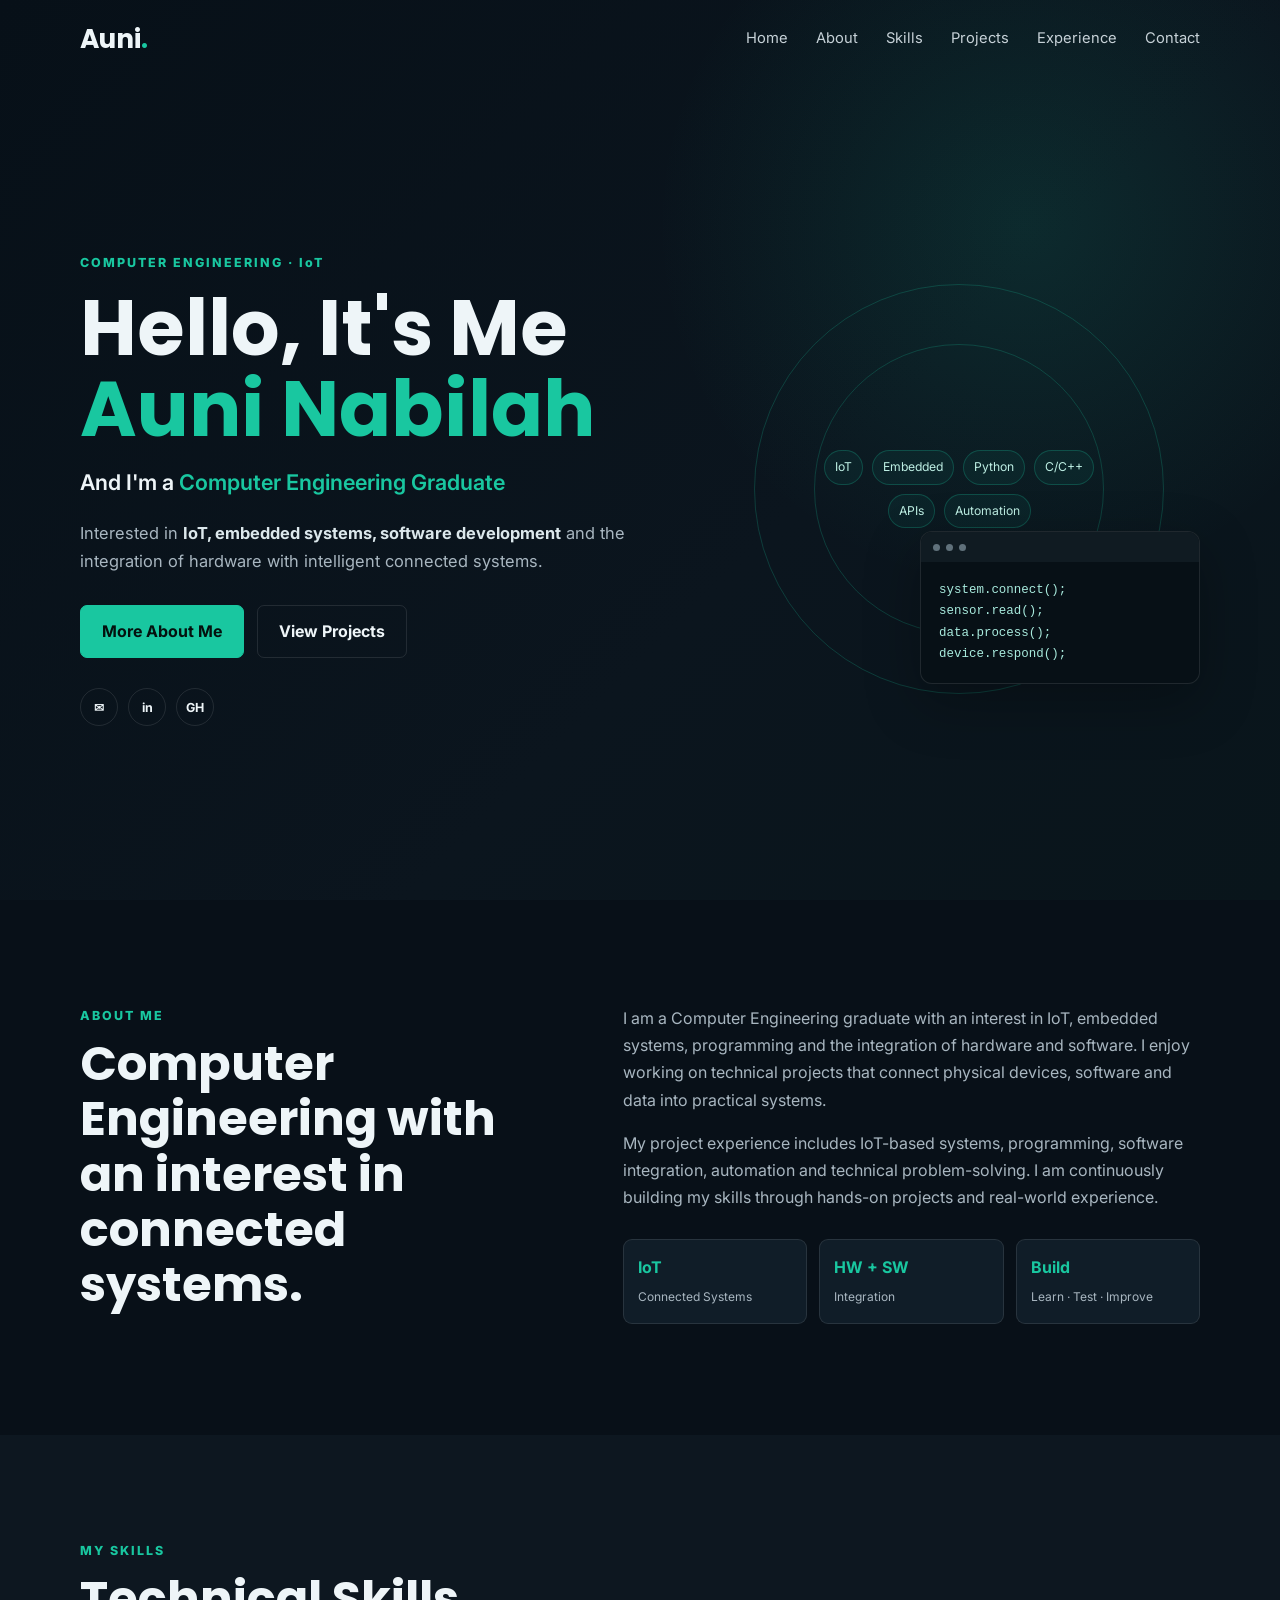
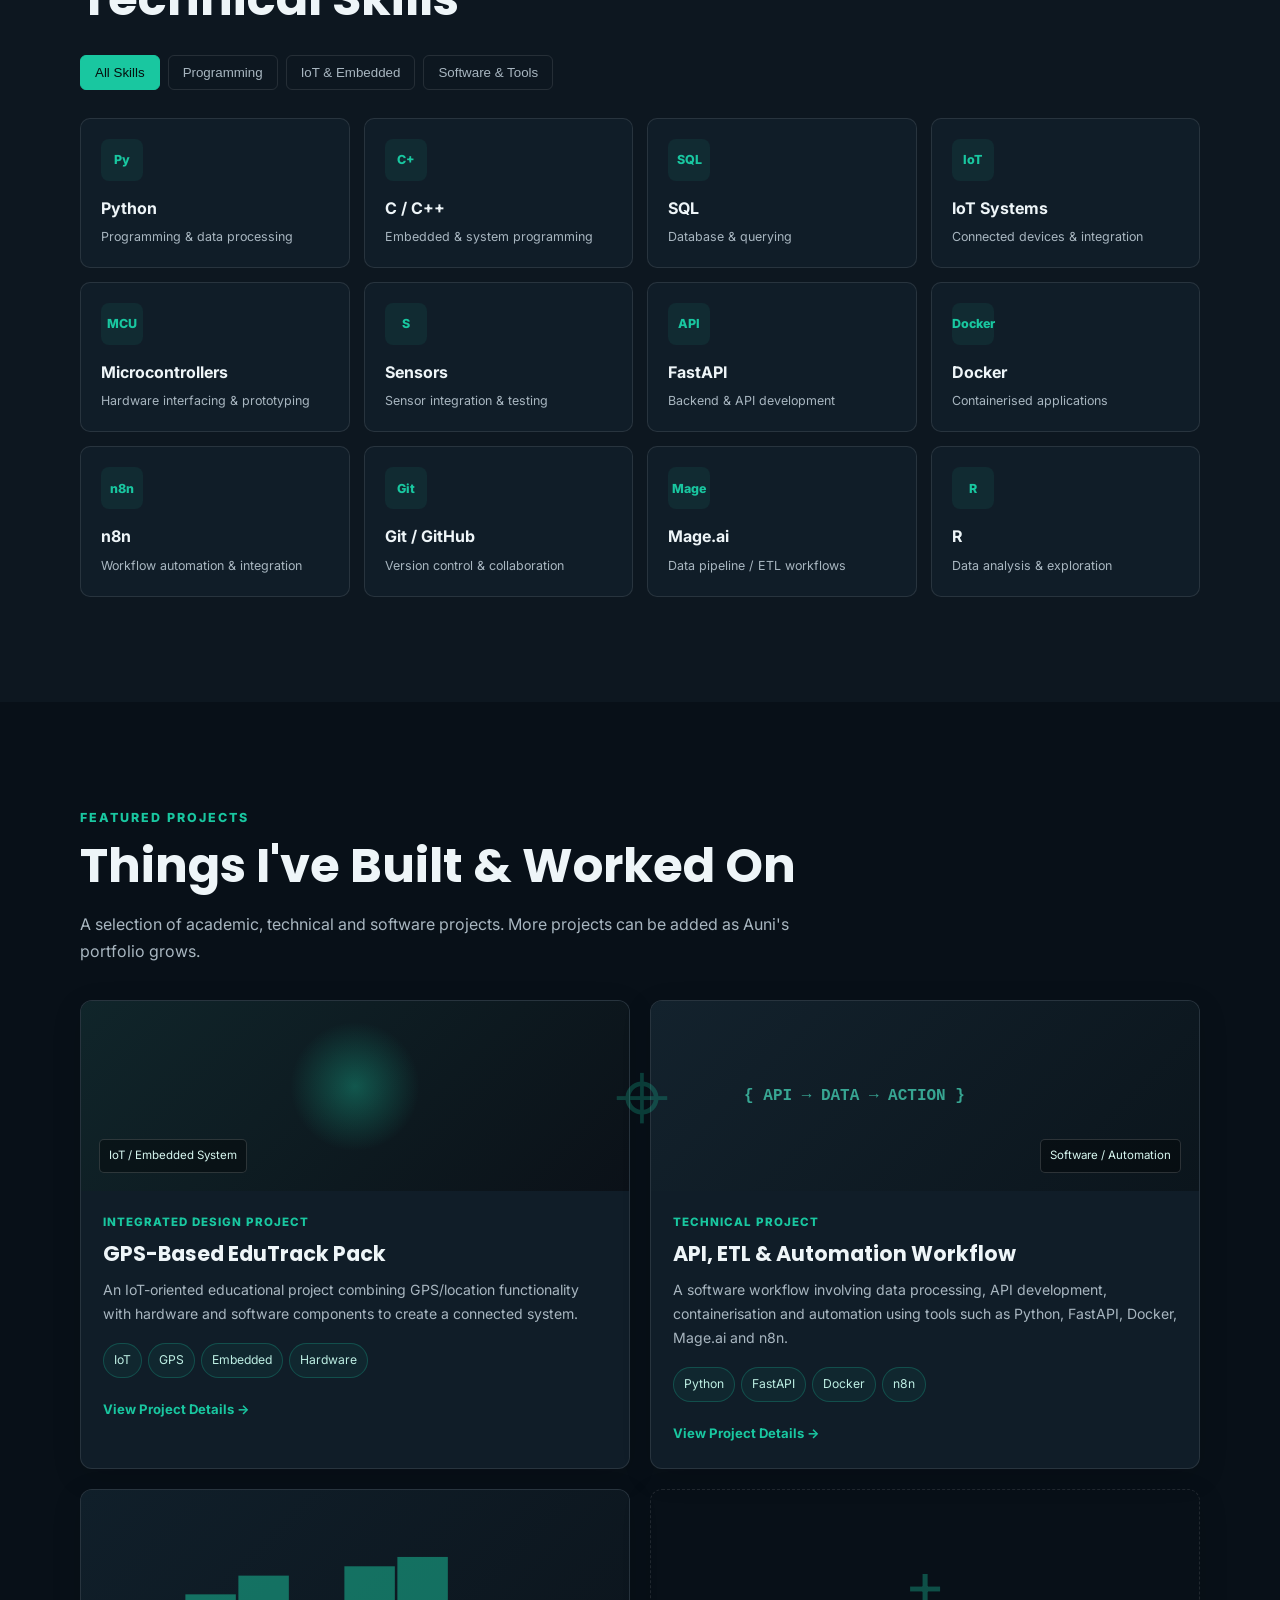
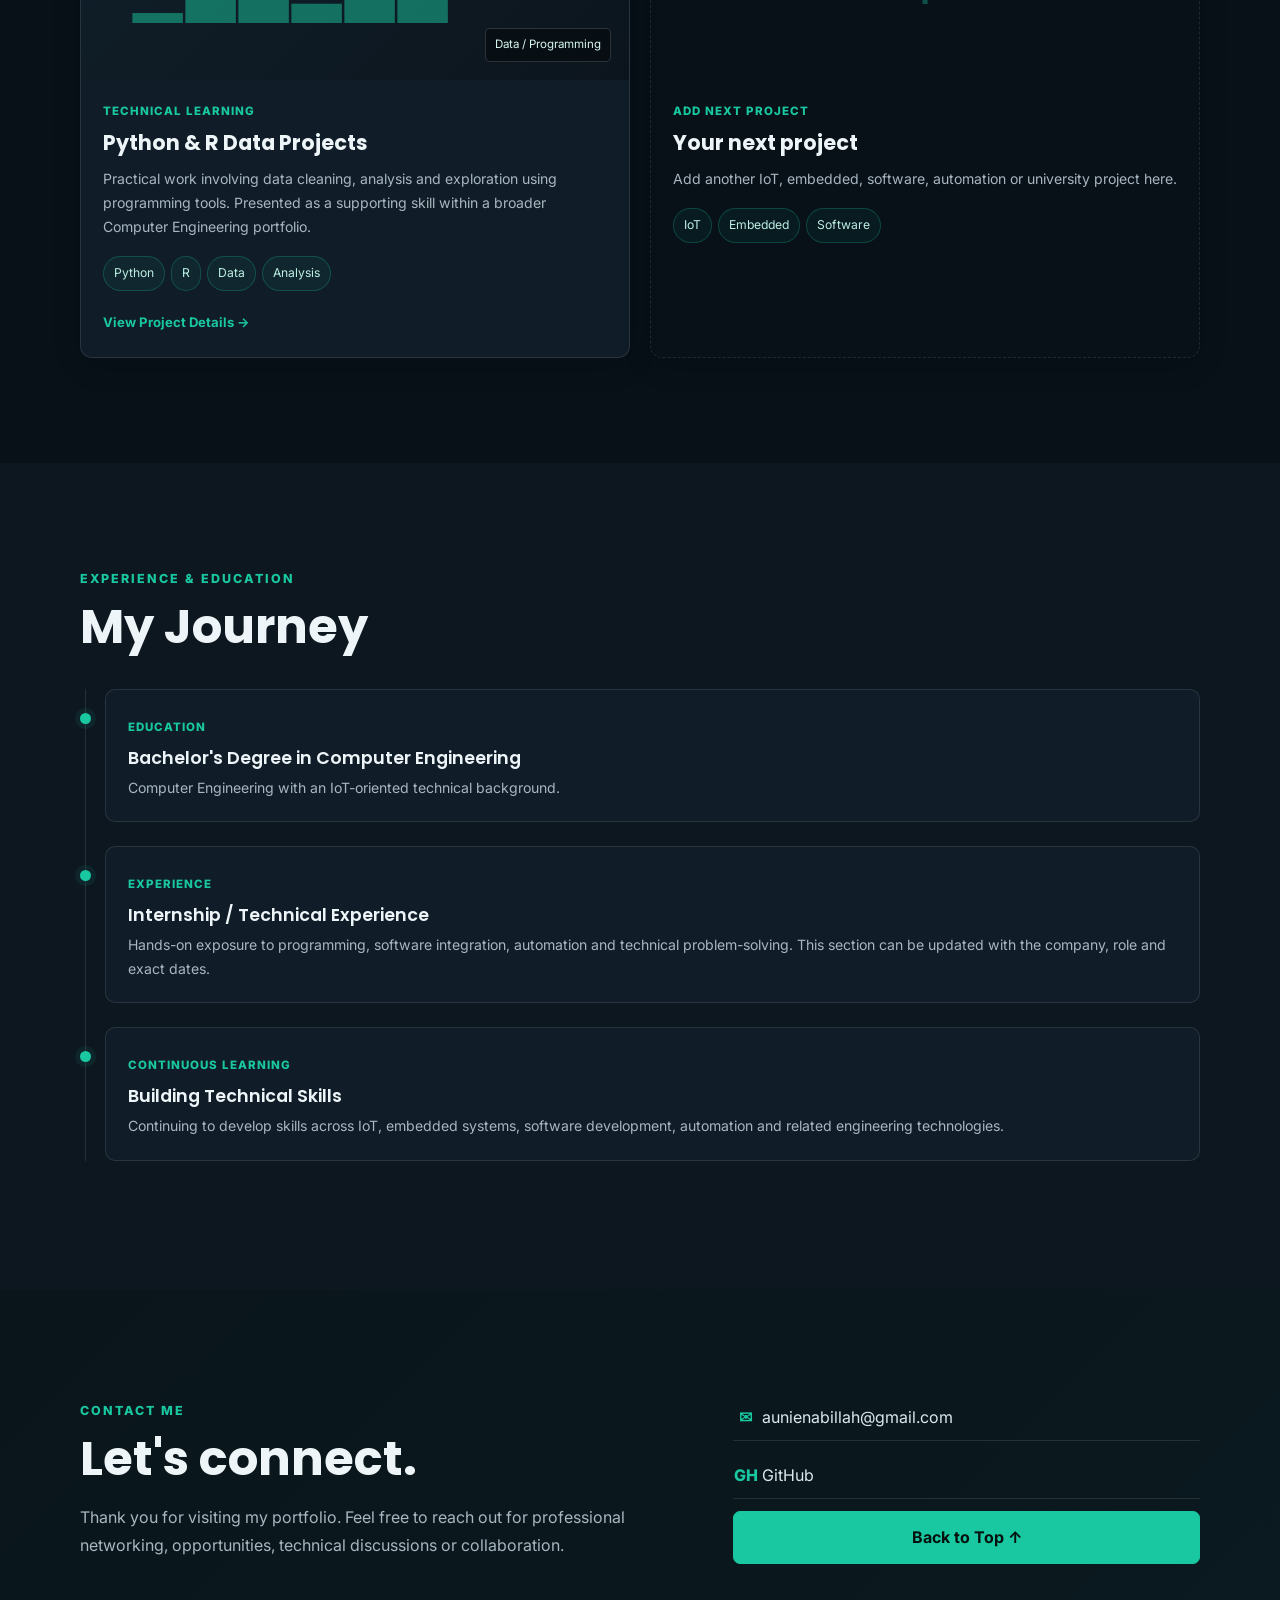
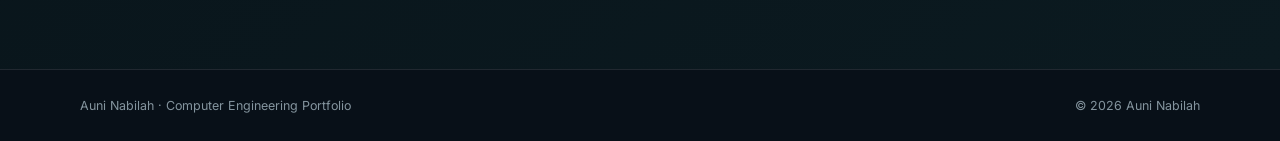
==== index.html @ 6ab2d930 "Update index.html" ====
<!DOCTYPE html>
<html lang="en">
<head>
  <meta charset="UTF-8" />
  <meta name="viewport" content="width=device-width, initial-scale=1.0" />
  <meta name="description" content="Auni Nabilah — Computer Engineering portfolio focused on IoT, embedded systems, software and hardware integration." />
  <title>Auni Nabilah | Computer Engineering Portfolio</title>
  <link rel="preconnect" href="https://fonts.googleapis.com">
  <link rel="preconnect" href="https://fonts.gstatic.com" crossorigin>
  <link href="https://fonts.googleapis.com/css2?family=Inter:wght@400;500;600;700;800&family=Poppins:wght@500;600;700&display=swap" rel="stylesheet">
  <link rel="stylesheet" href="style.css" />
</head>
<body>
  <header class="header" id="home">
    <nav class="nav container">
      <a class="logo" href="#home">Auni<span>.</span></a>
      <button class="menu-toggle" aria-label="Open menu">☰</button>
      <div class="nav-links">
        <a href="#home">Home</a>
        <a href="#about">About</a>
        <a href="#skills">Skills</a>
        <a href="#projects">Projects</a>
        <a href="#experience">Experience</a>
        <a href="#contact">Contact</a>
      </div>
    </nav>

    <div class="hero container">
      <div class="hero-copy">
        <p class="eyebrow">COMPUTER ENGINEERING · IoT</p>
        <h1>Hello, It's Me<br><span>Auni Nabilah</span></h1>
        <h2>And I'm a <span id="typed">Computer Engineering Graduate</span></h2>
        <p class="hero-text">
          Interested in <strong>IoT, embedded systems, software development</strong>
          and the integration of hardware with intelligent connected systems.
        </p>
        <div class="hero-buttons">
          <a class="btn primary" href="#about">More About Me</a>
          <a class="btn secondary" href="#projects">View Projects</a>
        </div>
        <div class="socials">
          <a href="mailto:auninabilah@gmail.com" aria-label="Email">✉</a>
          <a href="#" aria-label="LinkedIn">in</a>
          <a href="#" aria-label="GitHub">GH</a>
        </div>
      </div>

      <div class="hero-visual">
        <div class="orbit orbit-one"></div>
        <div class="orbit orbit-two"></div>
        <div class="tech-card">
          <span>IoT</span>
          <span>Embedded</span>
          <span>Python</span>
          <span>C/C++</span>
          <span>APIs</span>
          <span>Automation</span>
        </div>
        <div class="code-card">
          <div class="code-top"><i></i><i></i><i></i></div>
          <pre><code>system.connect();
sensor.read();
data.process();
device.respond();</code></pre>
        </div>
      </div>
    </div>
  </header>

  <main>
    <section class="section" id="about">
      <div class="container about-grid">
        <div>
          <p class="section-kicker">ABOUT ME</p>
          <h2 class="section-title">Computer Engineering with an interest in connected systems.</h2>
        </div>
        <div class="about-copy">
          <p>
            I am a Computer Engineering graduate with an interest in IoT, embedded systems,
            programming and the integration of hardware and software. I enjoy working on
            technical projects that connect physical devices, software and data into practical systems.
          </p>
          <p>
            My project experience includes IoT-based systems, programming, software integration,
            automation and technical problem-solving. I am continuously building my skills through
            hands-on projects and real-world experience.
          </p>
          <div class="mini-stats">
            <div><strong>IoT</strong><span>Connected Systems</span></div>
            <div><strong>HW + SW</strong><span>Integration</span></div>
            <div><strong>Build</strong><span>Learn · Test · Improve</span></div>
          </div>
        </div>
      </div>
    </section>

    <section class="section muted" id="skills">
      <div class="container">
        <p class="section-kicker">MY SKILLS</p>
        <h2 class="section-title">Technical Skills</h2>

        <div class="filter-bar" role="tablist" aria-label="Skill categories">
          <button class="filter active" data-filter="all">All Skills</button>
          <button class="filter" data-filter="programming">Programming</button>
          <button class="filter" data-filter="iot">IoT & Embedded</button>
          <button class="filter" data-filter="software">Software & Tools</button>
        </div>

        <div class="skills-grid">
          <article class="skill-card" data-category="programming"><div class="skill-icon">Py</div><h3>Python</h3><p>Programming & data processing</p></article>
          <article class="skill-card" data-category="programming"><div class="skill-icon">C+</div><h3>C / C++</h3><p>Embedded & system programming</p></article>
          <article class="skill-card" data-category="programming"><div class="skill-icon">SQL</div><h3>SQL</h3><p>Database & querying</p></article>
          <article class="skill-card" data-category="iot"><div class="skill-icon">IoT</div><h3>IoT Systems</h3><p>Connected devices & integration</p></article>
          <article class="skill-card" data-category="iot"><div class="skill-icon">MCU</div><h3>Microcontrollers</h3><p>Hardware interfacing & prototyping</p></article>
          <article class="skill-card" data-category="iot"><div class="skill-icon">S</div><h3>Sensors</h3><p>Sensor integration & testing</p></article>
          <article class="skill-card" data-category="software"><div class="skill-icon">API</div><h3>FastAPI</h3><p>Backend & API development</p></article>
          <article class="skill-card" data-category="software"><div class="skill-icon">Docker</div><h3>Docker</h3><p>Containerised applications</p></article>
          <article class="skill-card" data-category="software"><div class="skill-icon">n8n</div><h3>n8n</h3><p>Workflow automation & integration</p></article>
          <article class="skill-card" data-category="software"><div class="skill-icon">Git</div><h3>Git / GitHub</h3><p>Version control & collaboration</p></article>
          <article class="skill-card" data-category="software"><div class="skill-icon">Mage</div><h3>Mage.ai</h3><p>Data pipeline / ETL workflows</p></article>
          <article class="skill-card" data-category="software"><div class="skill-icon">R</div><h3>R</h3><p>Data analysis & exploration</p></article>
        </div>
      </div>
    </section>

    <section class="section" id="projects">
      <div class="container">
        <p class="section-kicker">FEATURED PROJECTS</p>
        <h2 class="section-title">Things I've Built & Worked On</h2>
        <p class="section-intro">A selection of academic, technical and software projects. More projects can be added as Auni's portfolio grows.</p>

        <div class="projects-grid">
          <article class="project-card featured">
            <div class="project-image project-gps"><span>IoT / Embedded System</span></div>
            <div class="project-body">
              <div class="project-meta">Integrated Design Project</div>
              <h3>GPS-Based EduTrack Pack</h3>
              <p>
                An IoT-oriented educational project combining GPS/location functionality with
                hardware and software components to create a connected system.
              </p>
              <div class="tags"><span>IoT</span><span>GPS</span><span>Embedded</span><span>Hardware</span></div>
              <a class="project-link" href="#contact">View Project Details →</a>
            </div>
          </article>

          <article class="project-card">
            <div class="project-image project-api"><span>Software / Automation</span></div>
            <div class="project-body">
              <div class="project-meta">Technical Project</div>
              <h3>API, ETL & Automation Workflow</h3>
              <p>
                A software workflow involving data processing, API development, containerisation
                and automation using tools such as Python, FastAPI, Docker, Mage.ai and n8n.
              </p>
              <div class="tags"><span>Python</span><span>FastAPI</span><span>Docker</span><span>n8n</span></div>
              <a class="project-link" href="#contact">View Project Details →</a>
            </div>
          </article>

          <article class="project-card">
            <div class="project-image project-data"><span>Data / Programming</span></div>
            <div class="project-body">
              <div class="project-meta">Technical Learning</div>
              <h3>Python & R Data Projects</h3>
              <p>
                Practical work involving data cleaning, analysis and exploration using programming
                tools. Presented as a supporting skill within a broader Computer Engineering portfolio.
              </p>
              <div class="tags"><span>Python</span><span>R</span><span>Data</span><span>Analysis</span></div>
              <a class="project-link" href="#contact">View Project Details →</a>
            </div>
          </article>

          <article class="project-card placeholder-card">
            <div class="placeholder-icon">+</div>
            <div class="project-body">
              <div class="project-meta">Add Next Project</div>
              <h3>Your next project</h3>
              <p>
                Add another IoT, embedded, software, automation or university project here.
              </p>
              <div class="tags"><span>IoT</span><span>Embedded</span><span>Software</span></div>
            </div>
          </article>
        </div>
      </div>
    </section>

    <section class="section muted" id="experience">
      <div class="container">
        <p class="section-kicker">EXPERIENCE & EDUCATION</p>
        <h2 class="section-title">My Journey</h2>

        <div class="timeline">
          <div class="timeline-item">
            <div class="timeline-dot"></div>
            <div class="timeline-card">
              <span class="timeline-label">Education</span>
              <h3>Bachelor's Degree in Computer Engineering</h3>
              <p>Computer Engineering with an IoT-oriented technical background.</p>
            </div>
          </div>

          <div class="timeline-item">
            <div class="timeline-dot"></div>
            <div class="timeline-card">
              <span class="timeline-label">Experience</span>
              <h3>Internship / Technical Experience</h3>
              <p>
                Hands-on exposure to programming, software integration, automation and technical
                problem-solving. This section can be updated with the company, role and exact dates.
              </p>
            </div>
          </div>

          <div class="timeline-item">
            <div class="timeline-dot"></div>
            <div class="timeline-card">
              <span class="timeline-label">Continuous Learning</span>
              <h3>Building Technical Skills</h3>
              <p>
                Continuing to develop skills across IoT, embedded systems, software development,
                automation and related engineering technologies.
              </p>
            </div>
          </div>
        </div>
      </div>
    </section>

    <section class="section contact-section" id="contact">
      <div class="container contact-box">
        <div>
          <p class="section-kicker">CONTACT ME</p>
          <h2 class="section-title">Let's connect.</h2>
          <p class="contact-copy">
            Thank you for visiting my portfolio. Feel free to reach out for professional networking,
            opportunities, technical discussions or collaboration.
          </p>
        </div>
         <div class="contact-links">
          <a href="mailto:aunienabillah@gmail.com"><span>✉</span> aunienabillah@gmail.com</a>
          <a href="https://www.linkedin.com/in/aunienabillah/"target="_blank><span>in</span> LinkedIn</a>
          <a href="https://github.com/auninabilah"target="_blank"><span>GH</span> GitHub</a>
          <a class="btn primary" href="#home">Back to Top ↑</a>
        </div>
      </div>
    </section>
  </main>

  <footer>
    <div class="container footer-inner">
      <p>Auni Nabilah · Computer Engineering Portfolio</p>
      <p>© 2026 Auni Nabilah</p>
    </div>
  </footer>

  <script src="script.js"></script>
</body>
</html>
---- style.css ----
:root{
  --bg:#081018;
  --bg-soft:#0d1720;
  --card:#101d28;
  --card-2:#12222e;
  --text:#eef5f8;
  --muted:#a8b6c0;
  --line:rgba(255,255,255,.10);
  --accent:#19c7a0;
  --accent-2:#49e0c0;
  --shadow:0 18px 55px rgba(0,0,0,.28);
}
*{box-sizing:border-box;margin:0;padding:0;scroll-behavior:smooth}
body{font-family:Inter,Arial,sans-serif;background:var(--bg);color:var(--text);line-height:1.7}
a{text-decoration:none;color:inherit}
.container{width:min(1120px,92%);margin:auto}
.header{min-height:100vh;background:radial-gradient(circle at 80% 25%,rgba(25,199,160,.12),transparent 30%),linear-gradient(135deg,#071018,#0b151e 60%,#09151b)}
.nav{height:78px;display:flex;align-items:center;justify-content:space-between}
.logo{font:700 1.65rem Poppins,sans-serif}.logo span{color:var(--accent)}
.nav-links{display:flex;gap:28px;color:#c6d1d7;font-size:.92rem}.nav-links a:hover{color:var(--accent)}
.menu-toggle{display:none;background:none;border:0;color:white;font-size:1.6rem}
.hero{min-height:calc(100vh - 78px);display:grid;grid-template-columns:1.1fr .9fr;align-items:center;gap:50px;padding:70px 0}
.eyebrow,.section-kicker{color:var(--accent);font-size:.78rem;font-weight:800;letter-spacing:2px}
.hero h1{font:700 clamp(2.8rem,6vw,5rem)/1.05 Poppins,sans-serif;margin:15px 0}
.hero h1 span{color:var(--accent)}
.hero h2{font-size:1.35rem;font-weight:600;margin-bottom:18px}.hero h2 span{color:var(--accent)}
.hero-text{max-width:620px;color:var(--muted);font-size:1.03rem}.hero-text strong{color:#dce8ec}
.hero-buttons{display:flex;gap:13px;margin:30px 0}
.btn{display:inline-flex;align-items:center;justify-content:center;padding:12px 21px;border-radius:7px;font-weight:700;border:1px solid var(--line);transition:.2s}
.btn.primary{background:var(--accent);color:#04110e;border-color:var(--accent)}.btn.primary:hover{background:var(--accent-2);transform:translateY(-2px)}
.btn.secondary:hover{border-color:var(--accent);color:var(--accent)}
.socials{display:flex;gap:10px}.socials a{width:38px;height:38px;border:1px solid var(--line);display:grid;place-items:center;border-radius:50%;font-weight:700;font-size:.78rem}.socials a:hover{border-color:var(--accent);color:var(--accent)}
.hero-visual{position:relative;height:480px;display:grid;place-items:center}
.orbit{position:absolute;border:1px solid rgba(25,199,160,.22);border-radius:50%;}.orbit-one{width:410px;height:410px}.orbit-two{width:290px;height:290px}
.tech-card{width:300px;display:flex;flex-wrap:wrap;justify-content:center;gap:9px;z-index:2}
.tech-card span,.tags span{border:1px solid rgba(25,199,160,.25);background:rgba(25,199,160,.06);padding:6px 10px;border-radius:20px;color:#bdeee3;font-size:.76rem}
.code-card{position:absolute;right:0;bottom:45px;width:280px;background:#071016;border:1px solid var(--line);border-radius:12px;box-shadow:var(--shadow);overflow:hidden;z-index:3}
.code-top{height:30px;background:#101b22;display:flex;align-items:center;gap:6px;padding-left:12px}.code-top i{width:7px;height:7px;border-radius:50%;background:#60717b}
.code-card pre{padding:18px;color:#a8eadd;font-size:.78rem;overflow:auto}
.section{padding:105px 0}.muted{background:var(--bg-soft)}
.section-title{font:700 clamp(2rem,4vw,3rem)/1.15 Poppins,sans-serif;margin:10px 0 18px}.section-intro{color:var(--muted);max-width:720px;margin-bottom:34px}
.about-grid{display:grid;grid-template-columns:.9fr 1.1fr;gap:70px}.about-copy{color:var(--muted)}.about-copy p+p{margin-top:16px}
.mini-stats{display:flex;gap:12px;margin-top:28px}.mini-stats div{background:var(--card);border:1px solid var(--line);padding:14px;border-radius:9px;flex:1}.mini-stats strong{display:block;color:var(--accent);font-size:1rem}.mini-stats span{font-size:.75rem;color:var(--muted)}
.filter-bar{display:flex;gap:8px;flex-wrap:wrap;margin:28px 0}
.filter{cursor:pointer;border:1px solid var(--line);background:transparent;color:var(--muted);padding:9px 14px;border-radius:6px}.filter.active,.filter:hover{background:var(--accent);color:#06100e;border-color:var(--accent)}
.skills-grid{display:grid;grid-template-columns:repeat(4,1fr);gap:14px}.skill-card{background:var(--card);border:1px solid var(--line);padding:20px;border-radius:10px;transition:.2s}.skill-card:hover{transform:translateY(-4px);border-color:rgba(25,199,160,.45)}.skill-card.hide{display:none}
.skill-icon{width:42px;height:42px;display:grid;place-items:center;background:rgba(25,199,160,.08);color:var(--accent);font-weight:800;font-size:.78rem;border-radius:8px;margin-bottom:14px}.skill-card h3{font-size:1rem}.skill-card p{font-size:.78rem;color:var(--muted);margin-top:4px}
.projects-grid{display:grid;grid-template-columns:repeat(2,1fr);gap:20px}.project-card{background:var(--card);border:1px solid var(--line);border-radius:12px;overflow:hidden;box-shadow:0 8px 30px rgba(0,0,0,.12)}.project-image{height:190px;display:flex;align-items:flex-end;padding:18px;background-size:cover;background-position:center}.project-image span{font-size:.72rem;color:#d8f8f1;border:1px solid rgba(255,255,255,.15);background:rgba(0,0,0,.35);padding:6px 9px;border-radius:5px}
.project-gps{background:radial-gradient(circle at 50% 45%,rgba(25,199,160,.35),transparent 22%),linear-gradient(135deg,#10252a,#0b1118)}.project-gps:after{content:"⌖";font-size:6rem;color:rgba(25,199,160,.25);position:absolute;align-self:center;justify-self:center;left:calc(50% - 25px)}
.project-api{background:linear-gradient(135deg,#13222d,#0b151c)}.project-api:before{content:"{ API  →  DATA  →  ACTION }";font:700 1rem monospace;color:rgba(73,224,192,.7);margin:auto}
.project-data{background:linear-gradient(135deg,#101f2a,#0c151d)}.project-data:before{content:"▁▃▅▂▆▇";font-size:4rem;letter-spacing:4px;color:rgba(25,199,160,.5);margin:auto}
.project-body{padding:22px}.project-meta{color:var(--accent);font-size:.72rem;font-weight:800;letter-spacing:1px;text-transform:uppercase}.project-body h3{font:700 1.3rem Poppins,sans-serif;margin:6px 0 9px}.project-body p{color:var(--muted);font-size:.88rem}.tags{display:flex;gap:6px;flex-wrap:wrap;margin:17px 0}.project-link{font-size:.82rem;color:var(--accent);font-weight:700}.placeholder-card{border-style:dashed;background:transparent}.placeholder-icon{font-size:4rem;color:rgba(25,199,160,.35);height:190px;display:grid;place-items:center}
.timeline{position:relative;margin-top:35px;padding-left:25px}.timeline:before{content:"";position:absolute;left:5px;top:0;bottom:0;width:1px;background:var(--line)}.timeline-item{position:relative;margin-bottom:24px}.timeline-dot{position:absolute;left:-25px;top:24px;width:11px;height:11px;border-radius:50%;background:var(--accent);box-shadow:0 0 0 5px rgba(25,199,160,.08)}.timeline-card{background:var(--card);border:1px solid var(--line);padding:22px;border-radius:10px}.timeline-label{color:var(--accent);font-size:.72rem;font-weight:800;letter-spacing:1px;text-transform:uppercase}.timeline-card h3{font:600 1.1rem Poppins,sans-serif;margin:5px 0}.timeline-card p{color:var(--muted);font-size:.88rem}
.contact-section{background:linear-gradient(135deg,#09151b,#0b1a20)}.contact-box{display:grid;grid-template-columns:1fr .8fr;gap:70px;align-items:center}.contact-copy{color:var(--muted);max-width:620px}.contact-links{display:flex;flex-direction:column;gap:12px}.contact-links a:not(.btn){color:#dce8ec;border-bottom:1px solid var(--line);padding:9px 0}.contact-links a:hover{color:var(--accent)}.contact-links span{display:inline-grid;place-items:center;width:25px;color:var(--accent);font-weight:800}
footer{border-top:1px solid var(--line);padding:25px 0;color:#84949e;font-size:.78rem}.footer-inner{display:flex;justify-content:space-between;gap:20px}
@media(max-width:900px){.hero{grid-template-columns:1fr}.hero-visual{height:330px}.about-grid,.contact-box{grid-template-columns:1fr;gap:35px}.skills-grid{grid-template-columns:repeat(3,1fr)}}
@media(max-width:680px){.nav-links{display:none;position:absolute;top:70px;right:4%;left:4%;background:var(--card);padding:18px;border:1px solid var(--line);border-radius:10px;flex-direction:column;gap:14px}.nav-links.open{display:flex}.menu-toggle{display:block}.hero{padding-top:40px}.hero-visual{display:none}.hero h1{font-size:2.8rem}.projects-grid{grid-template-columns:1fr}.skills-grid{grid-template-columns:repeat(2,1fr)}.mini-stats{flex-direction:column}.footer-inner{flex-direction:column}}
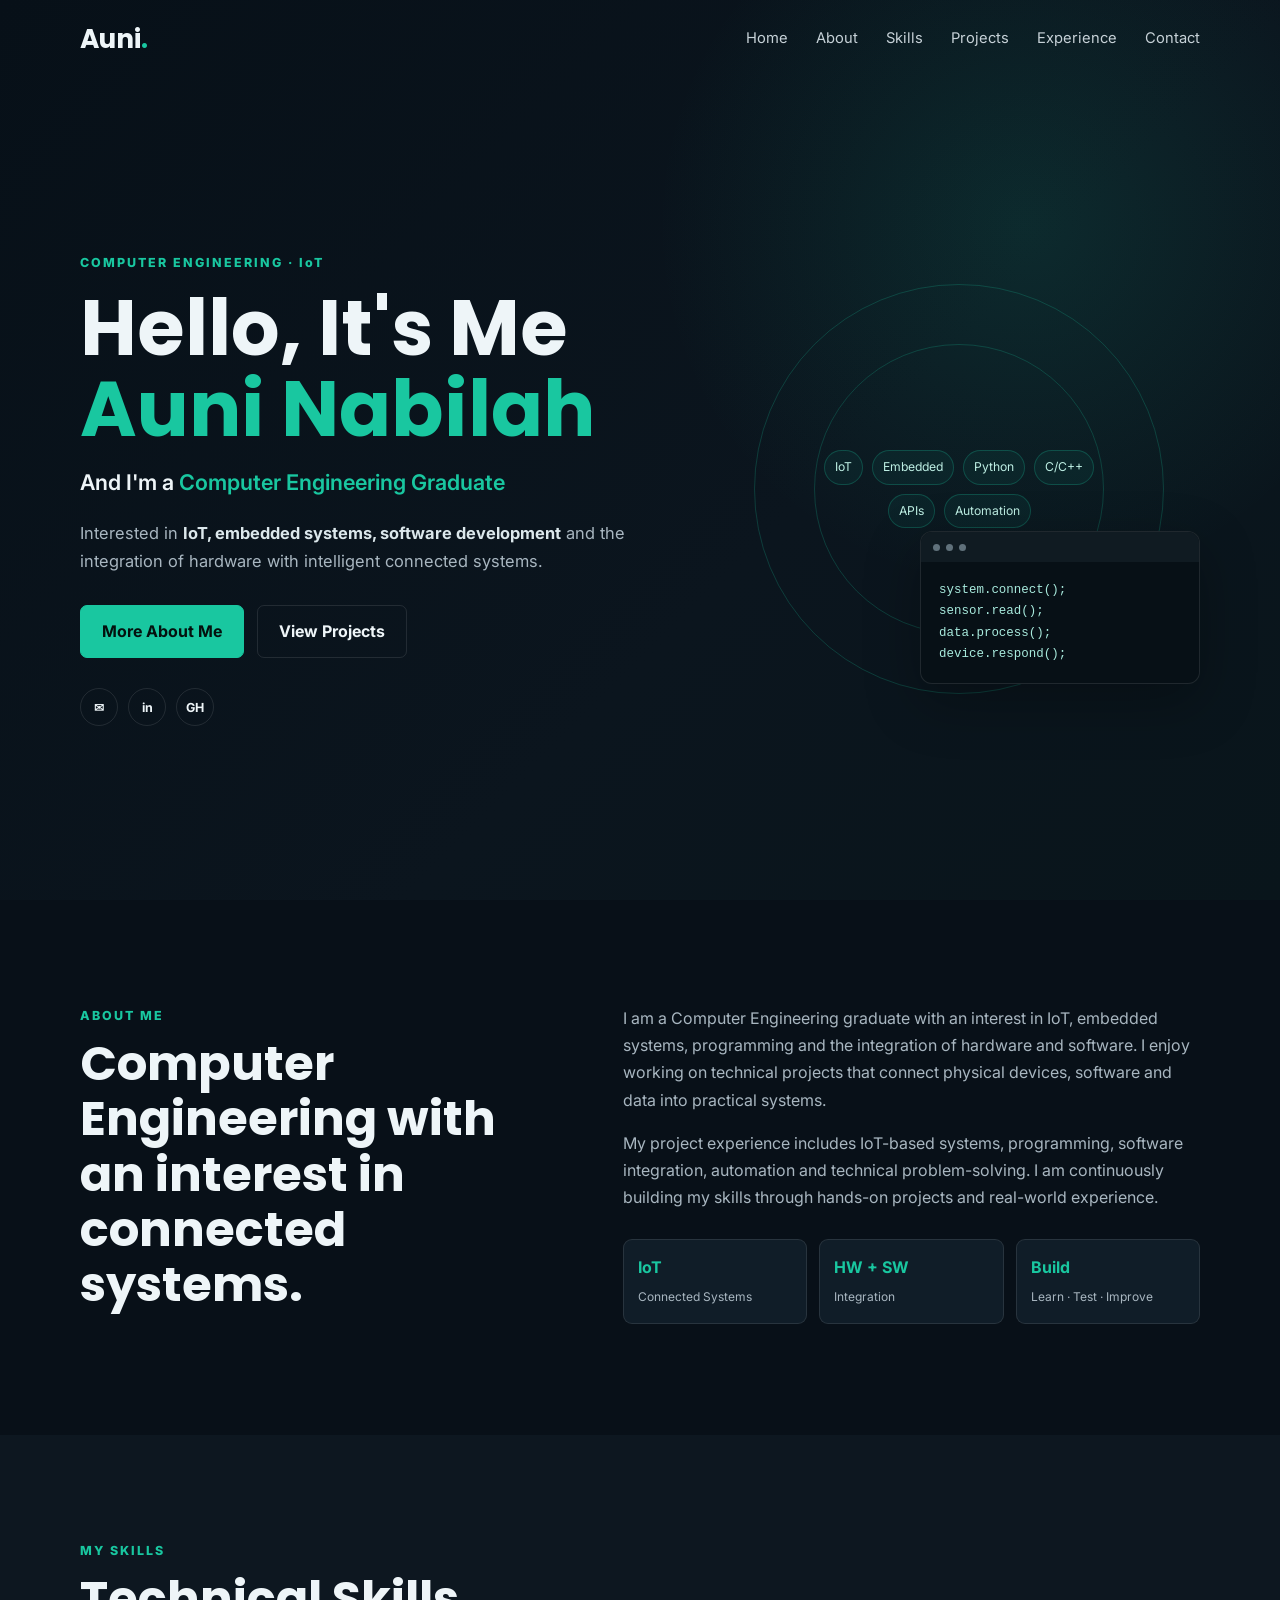
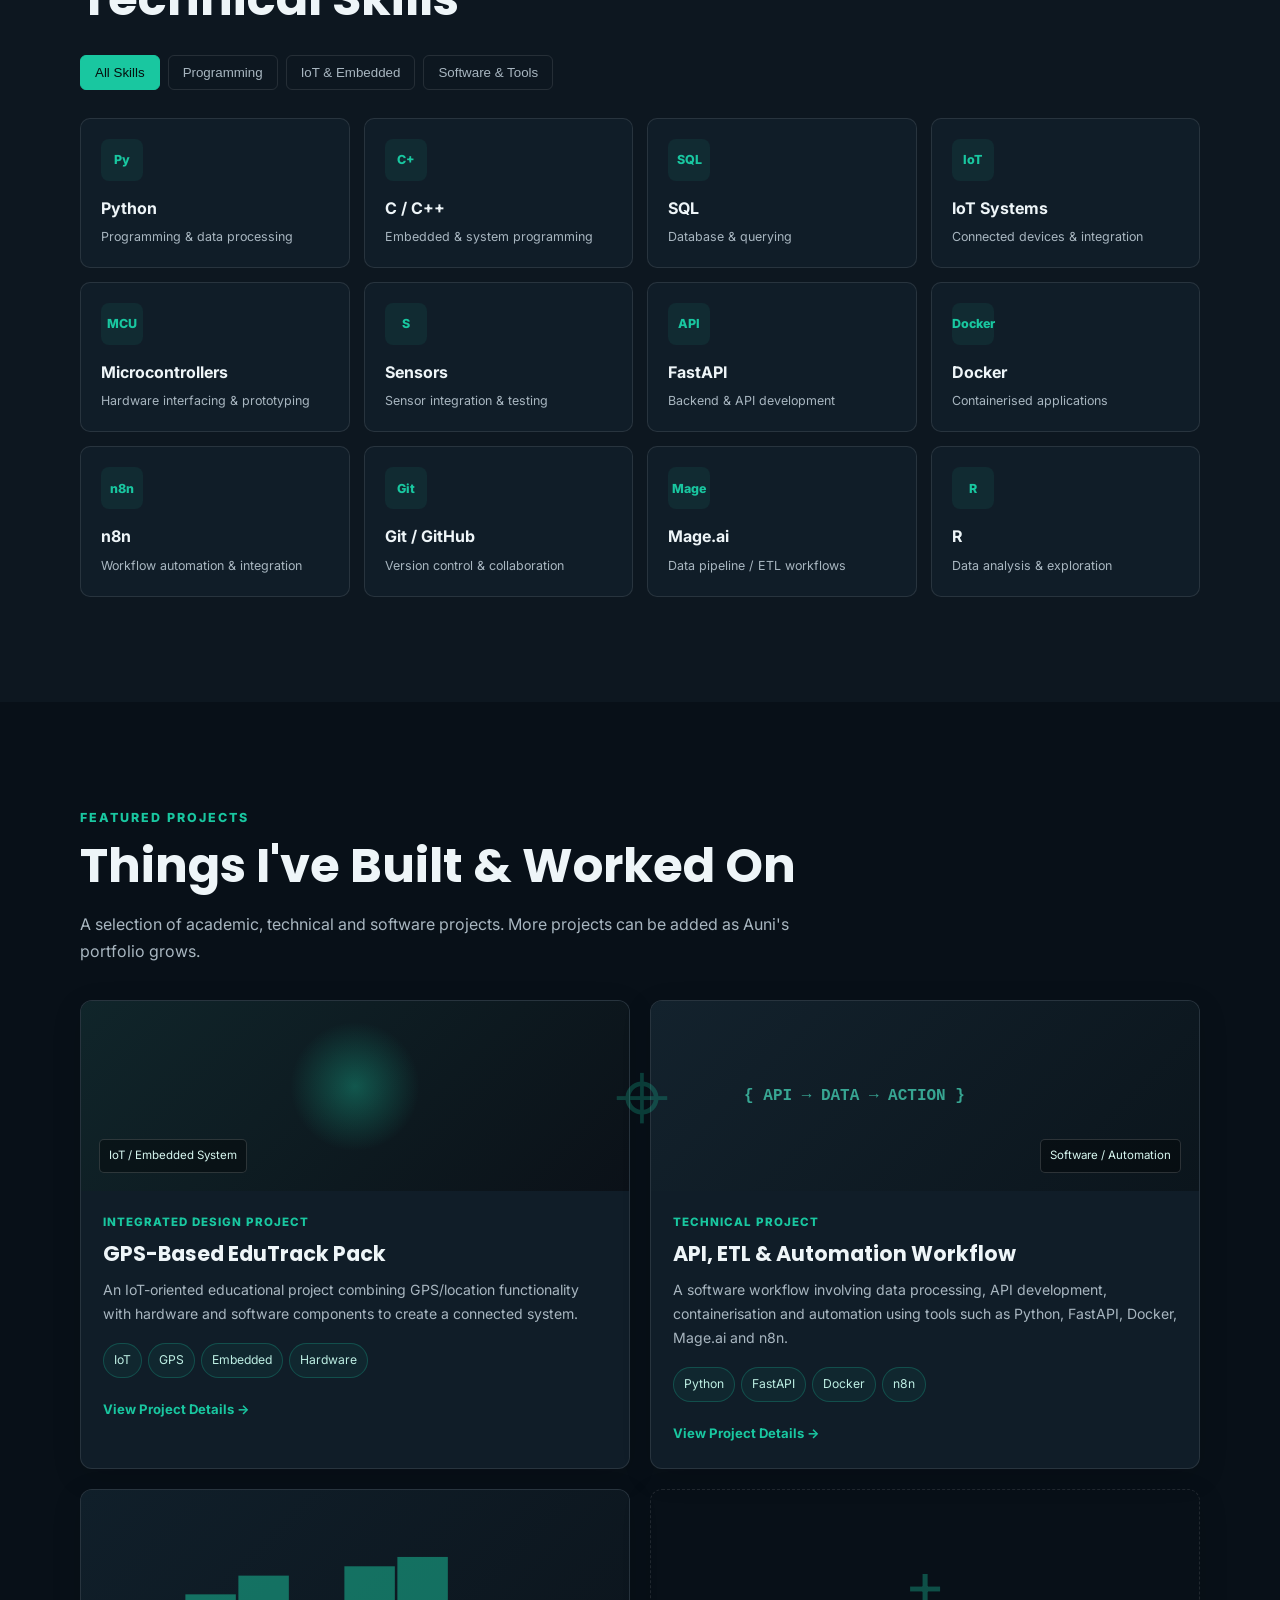
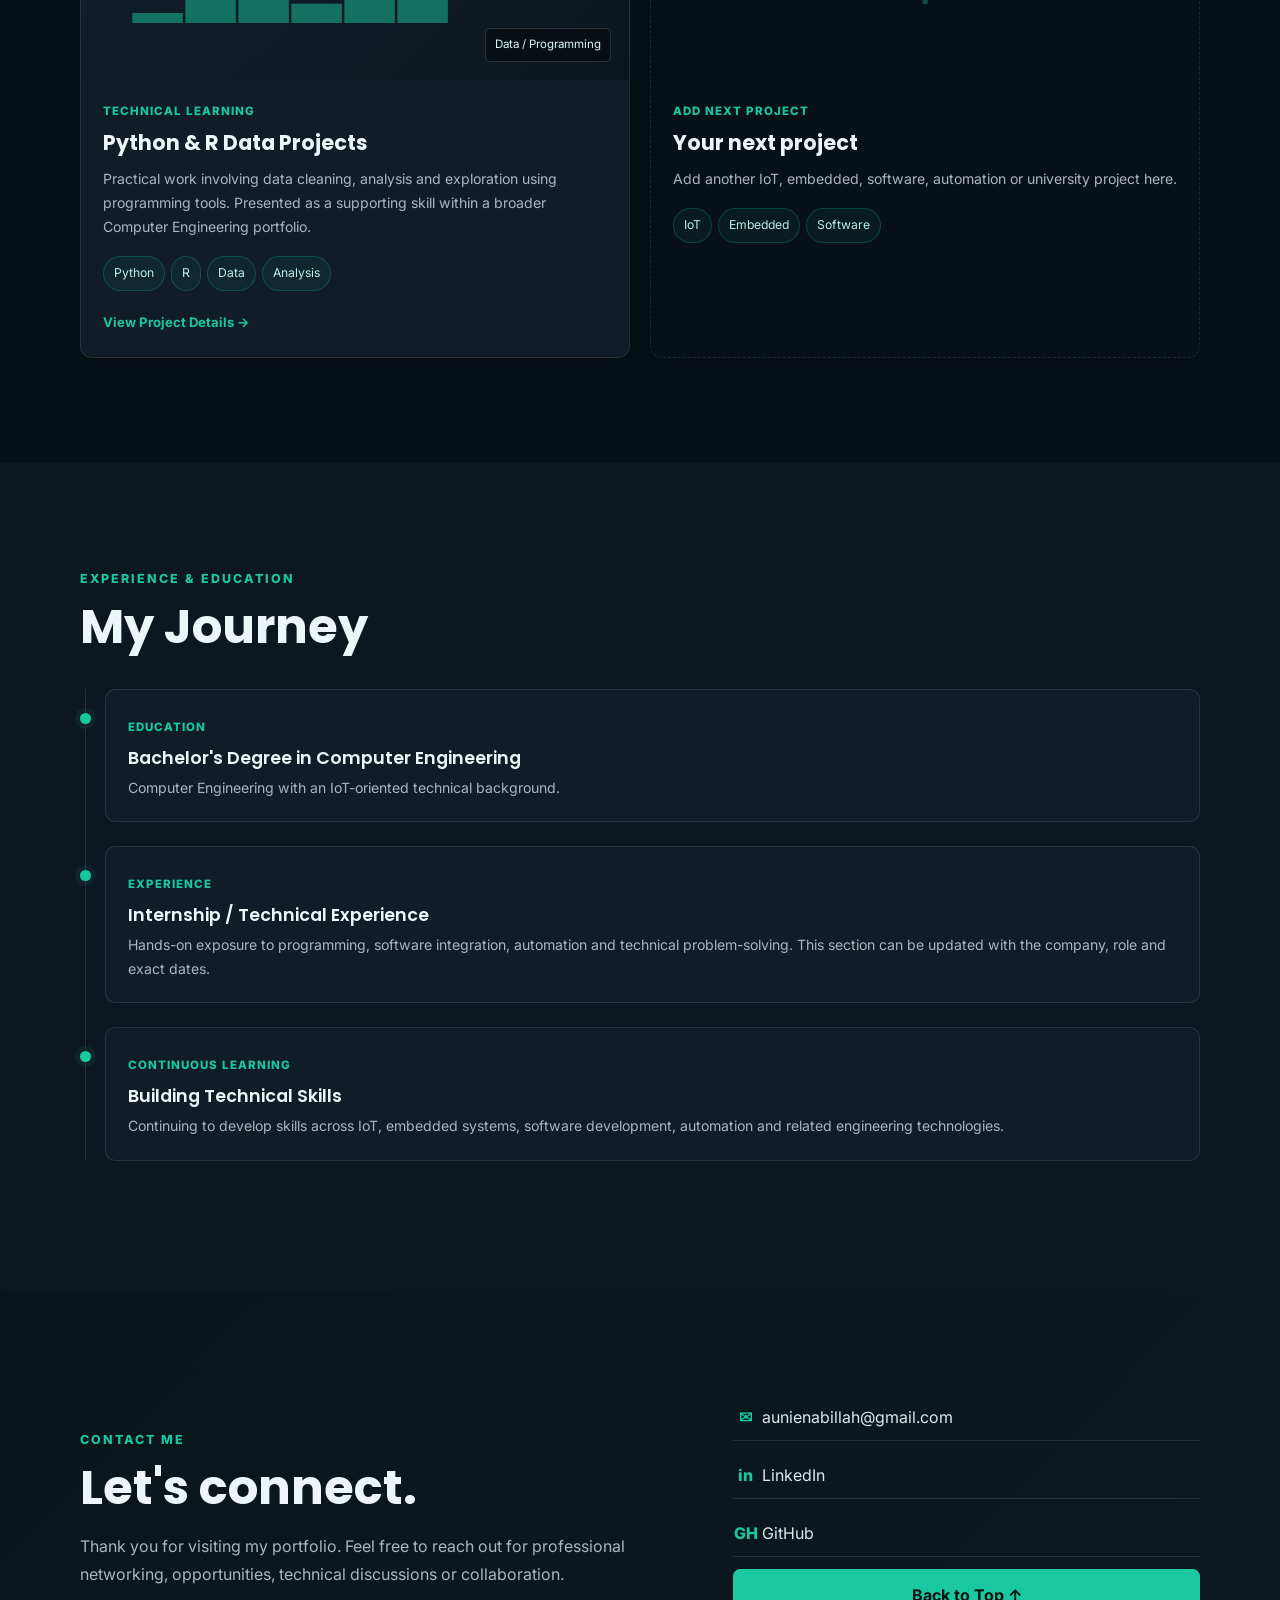
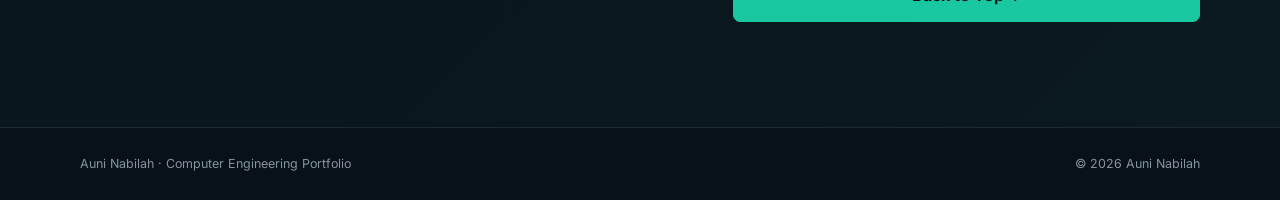
==== commit 8dfce80b: "Update index.html" ====
--- a/index.html
+++ b/index.html
@@ -241,8 +241,8 @@
         </div>
          <div class="contact-links">
           <a href="mailto:aunienabillah@gmail.com"><span>✉</span> aunienabillah@gmail.com</a>
-          <a href="https://www.linkedin.com/in/aunienabillah/"target="_blank><span>in</span> LinkedIn</a>
-          <a href="https://github.com/auninabilah"target="_blank"><span>GH</span> GitHub</a>
+          <a href="https://www.linkedin.com/in/aunienabillah/" target="_blank"><span>in</span> LinkedIn</a>
+          <a href="https://github.com/auninabilah" target="_blank"><span>GH</span> GitHub</a>
           <a class="btn primary" href="#home">Back to Top ↑</a>
         </div>
       </div>
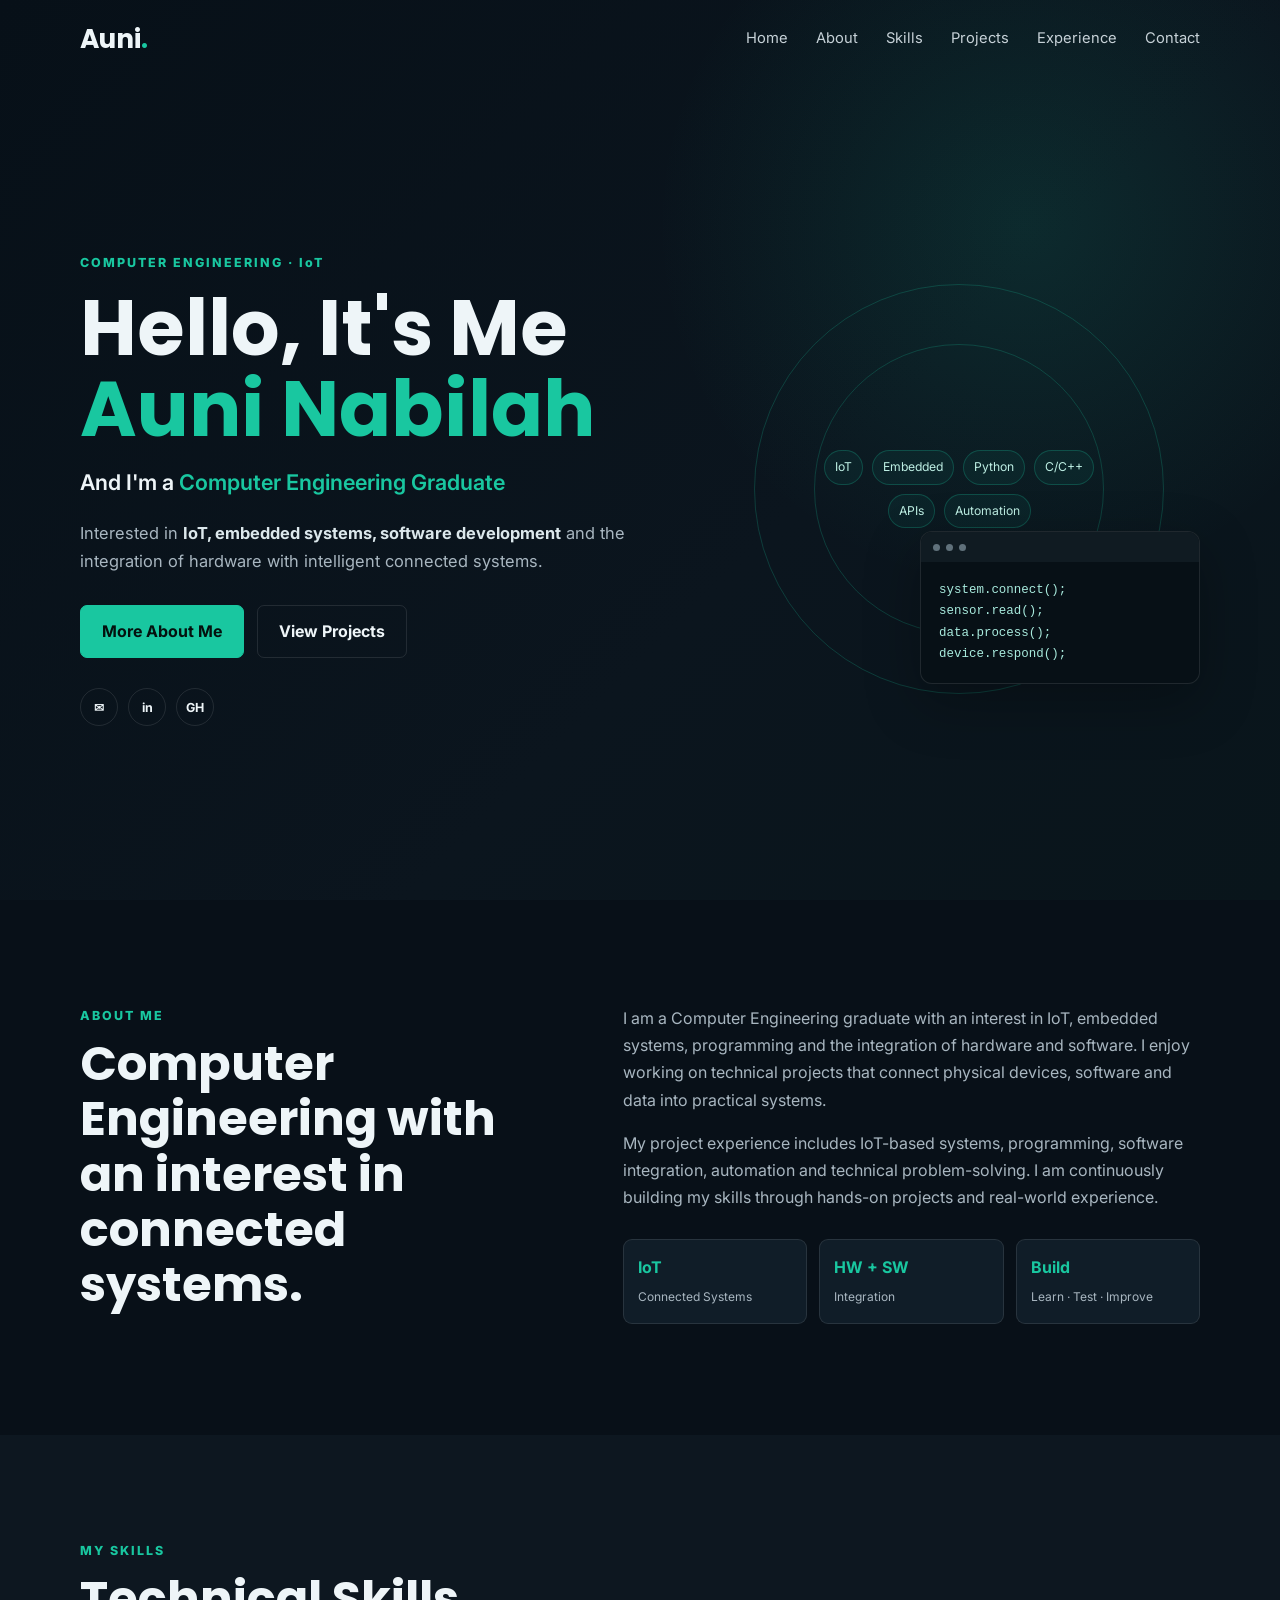
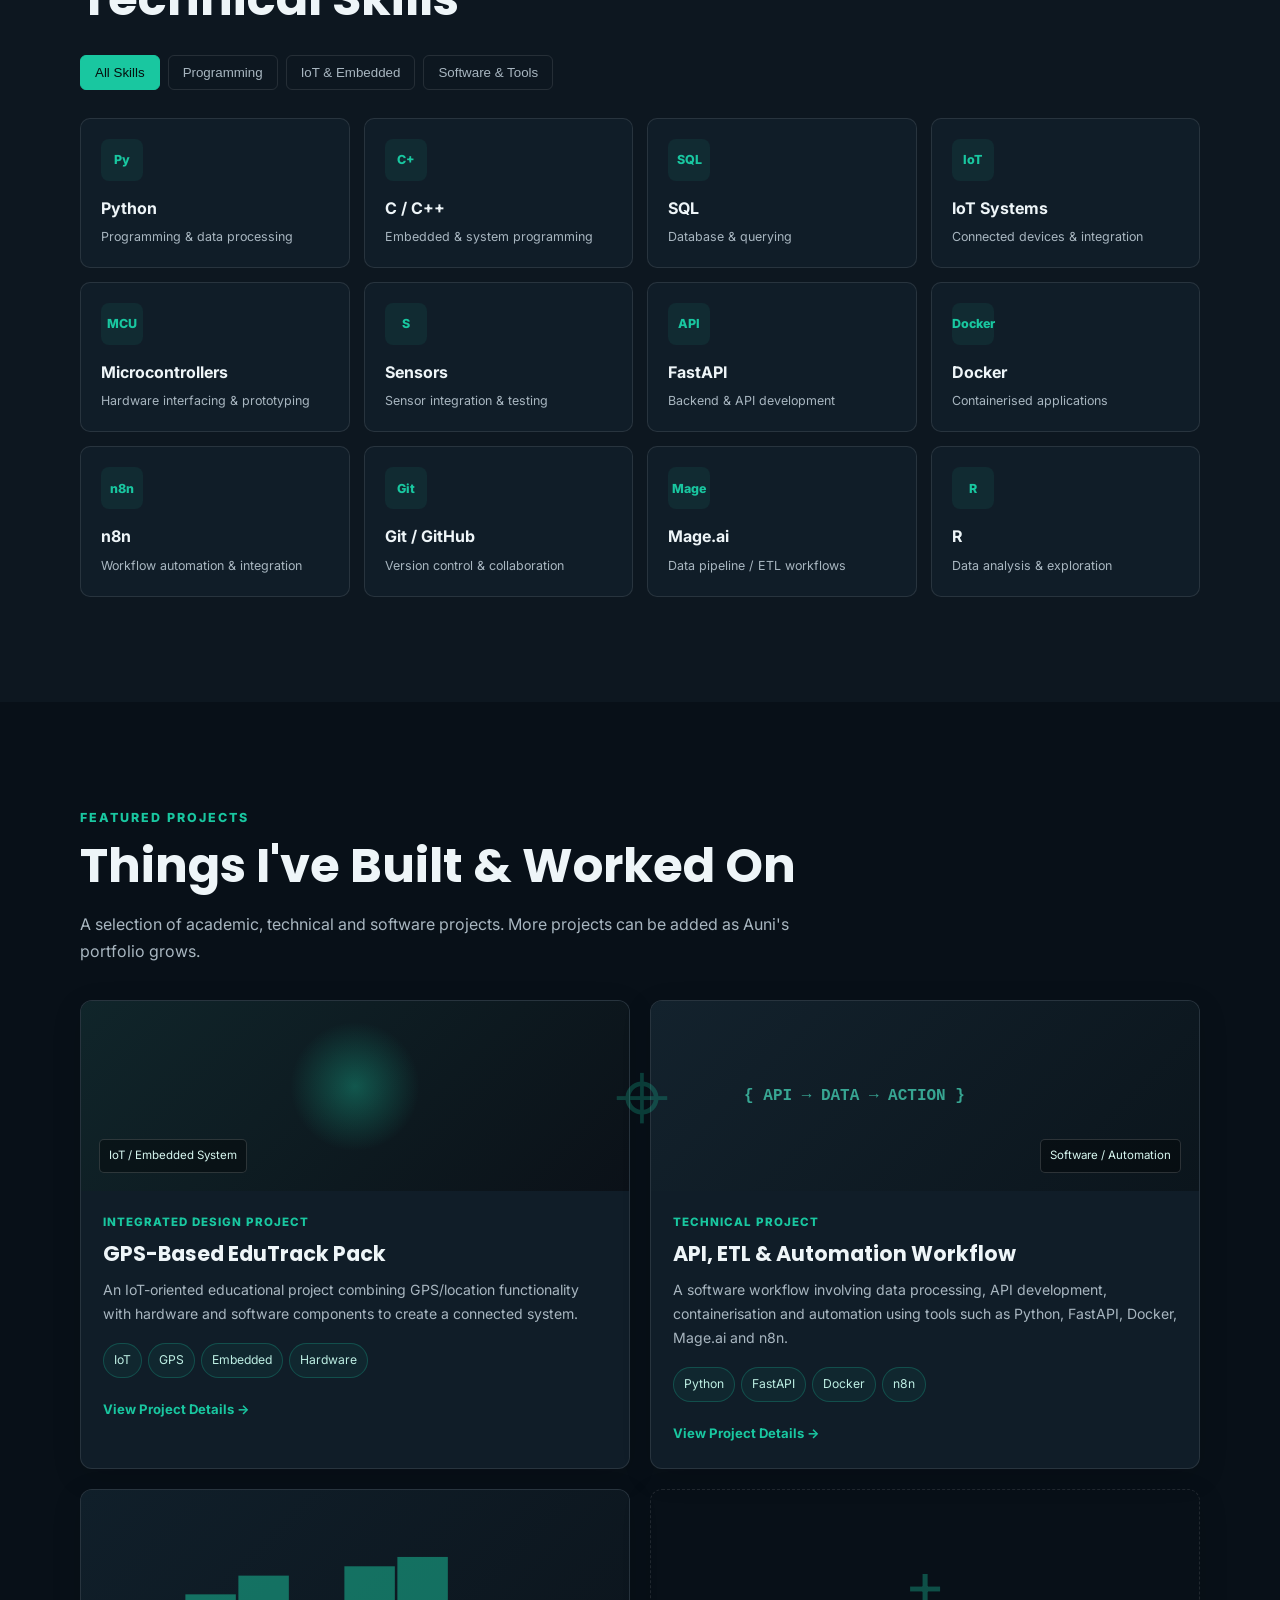
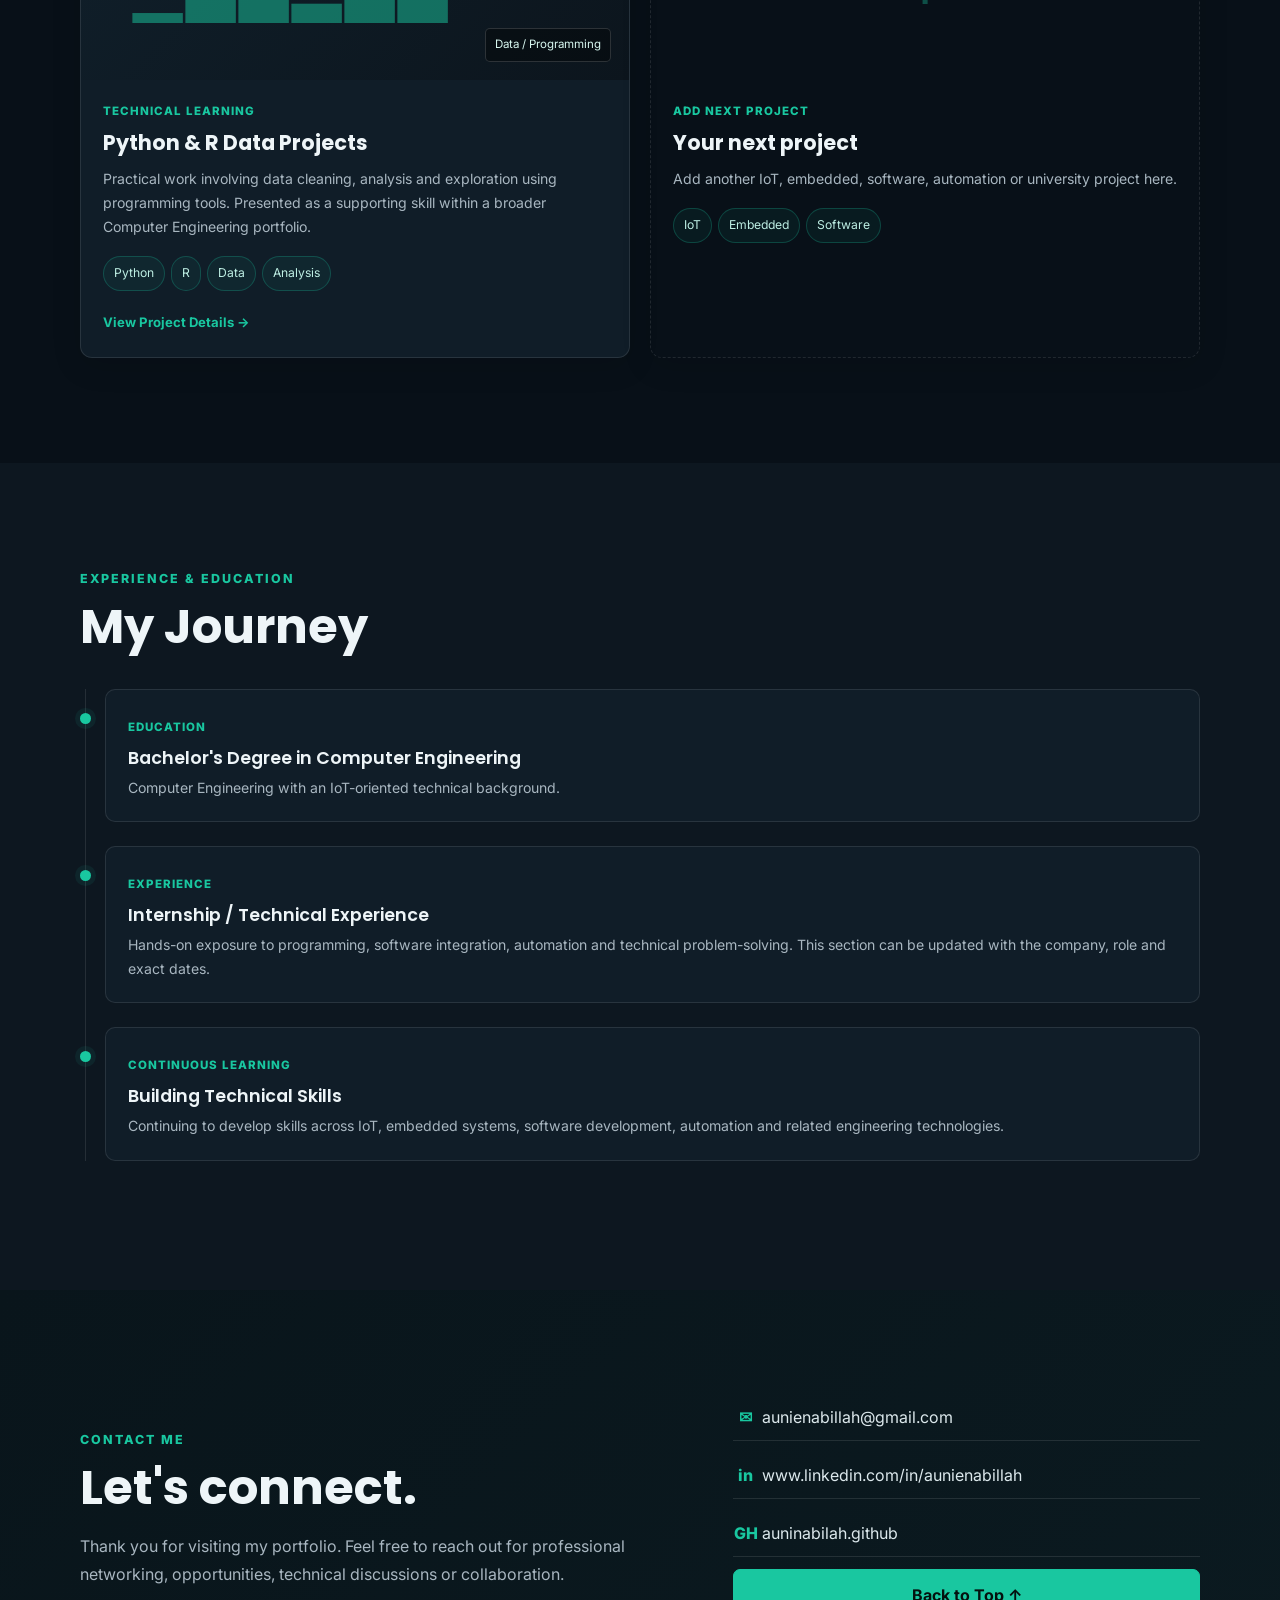
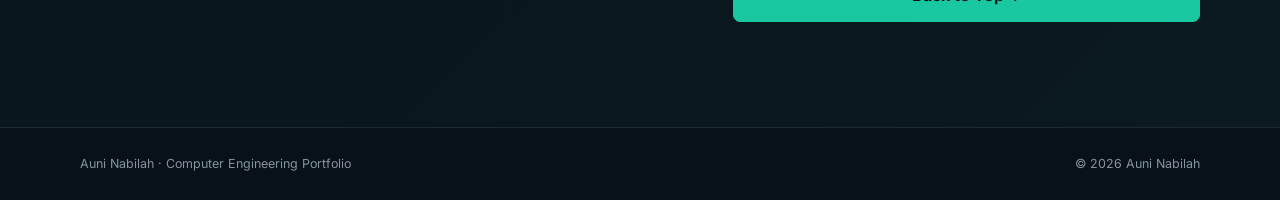
==== commit b9487723: "Update index.html" ====
--- a/index.html
+++ b/index.html
@@ -241,8 +241,8 @@
         </div>
          <div class="contact-links">
           <a href="mailto:aunienabillah@gmail.com"><span>✉</span> aunienabillah@gmail.com</a>
-          <a href="https://www.linkedin.com/in/aunienabillah/" target="_blank"><span>in</span> LinkedIn</a>
-          <a href="https://github.com/auninabilah" target="_blank"><span>GH</span> GitHub</a>
+          <a href="https://www.linkedin.com/in/aunienabillah/" target="_blank"><span>in</span> www.linkedin.com/in/aunienabillah</a>
+          <a href="https://github.com/auninabilah" target="_blank"><span>GH</span> auninabilah.github</a>
           <a class="btn primary" href="#home">Back to Top ↑</a>
         </div>
       </div>
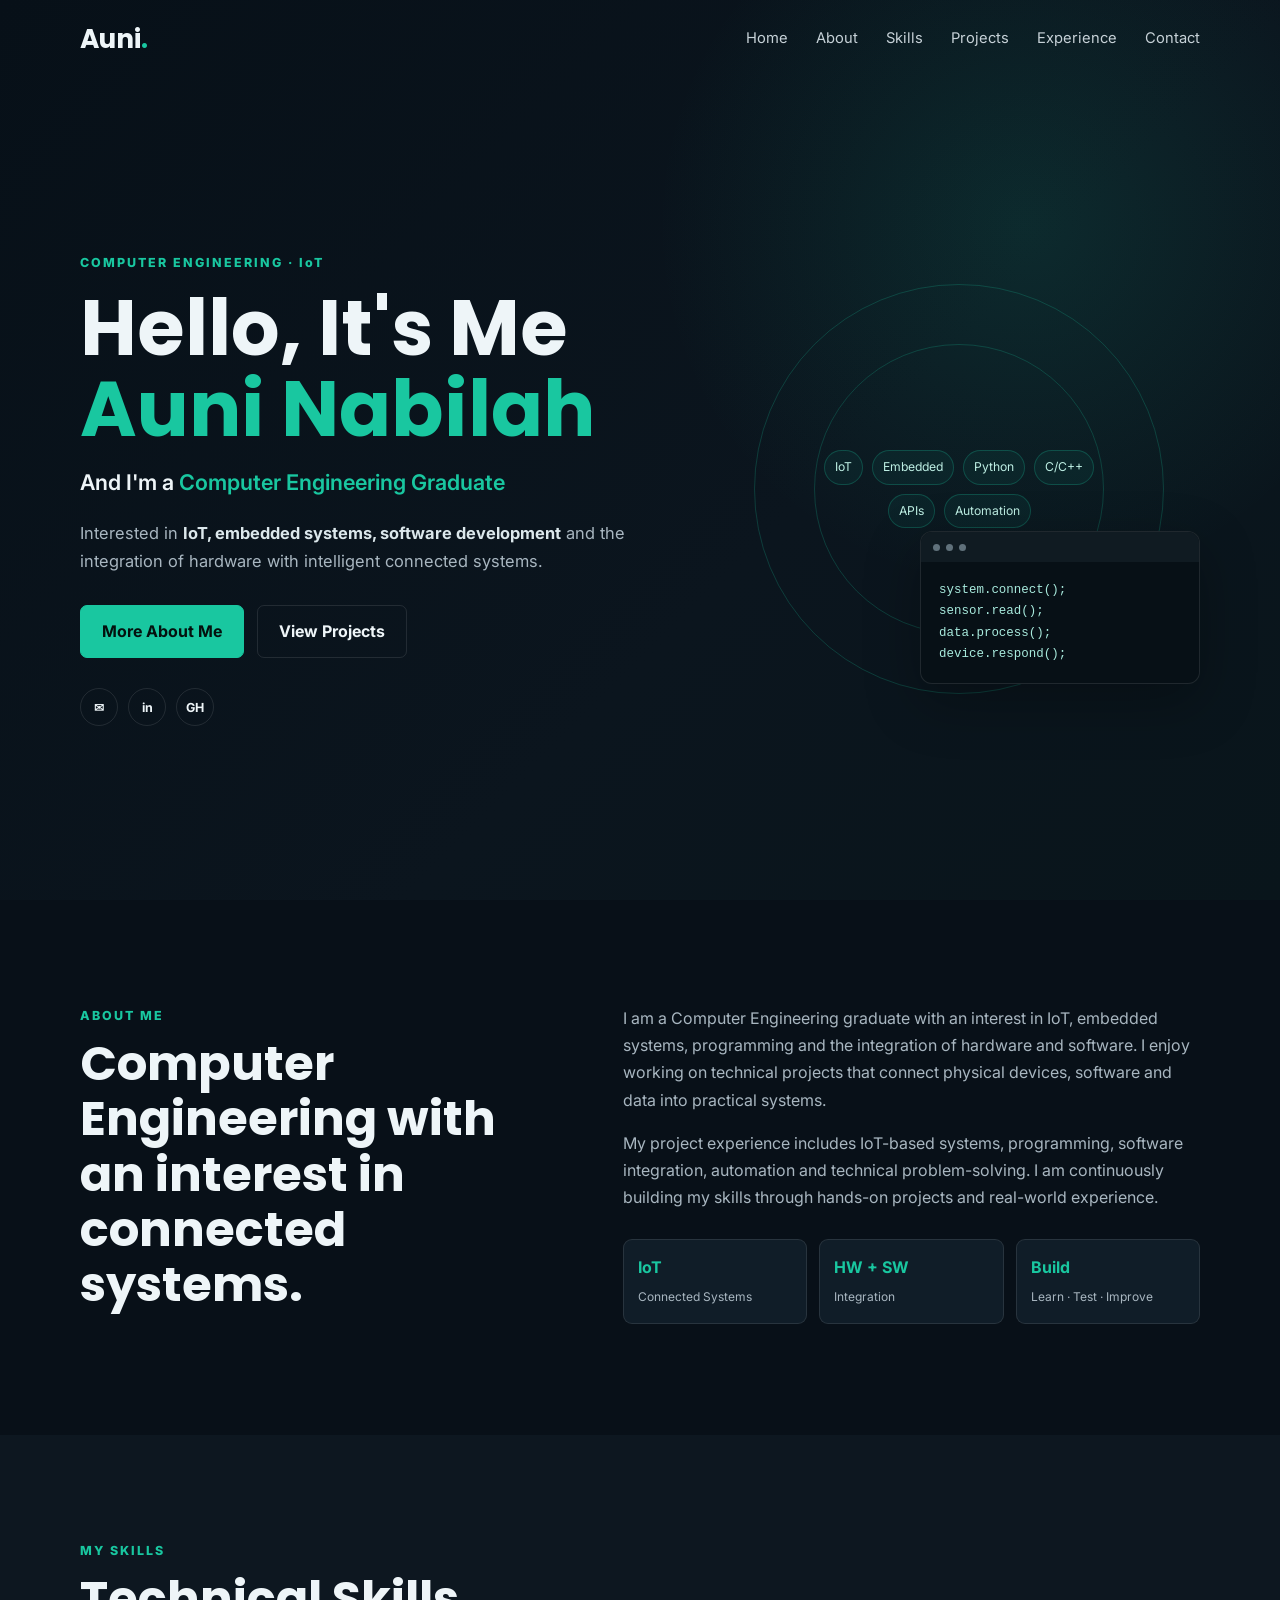
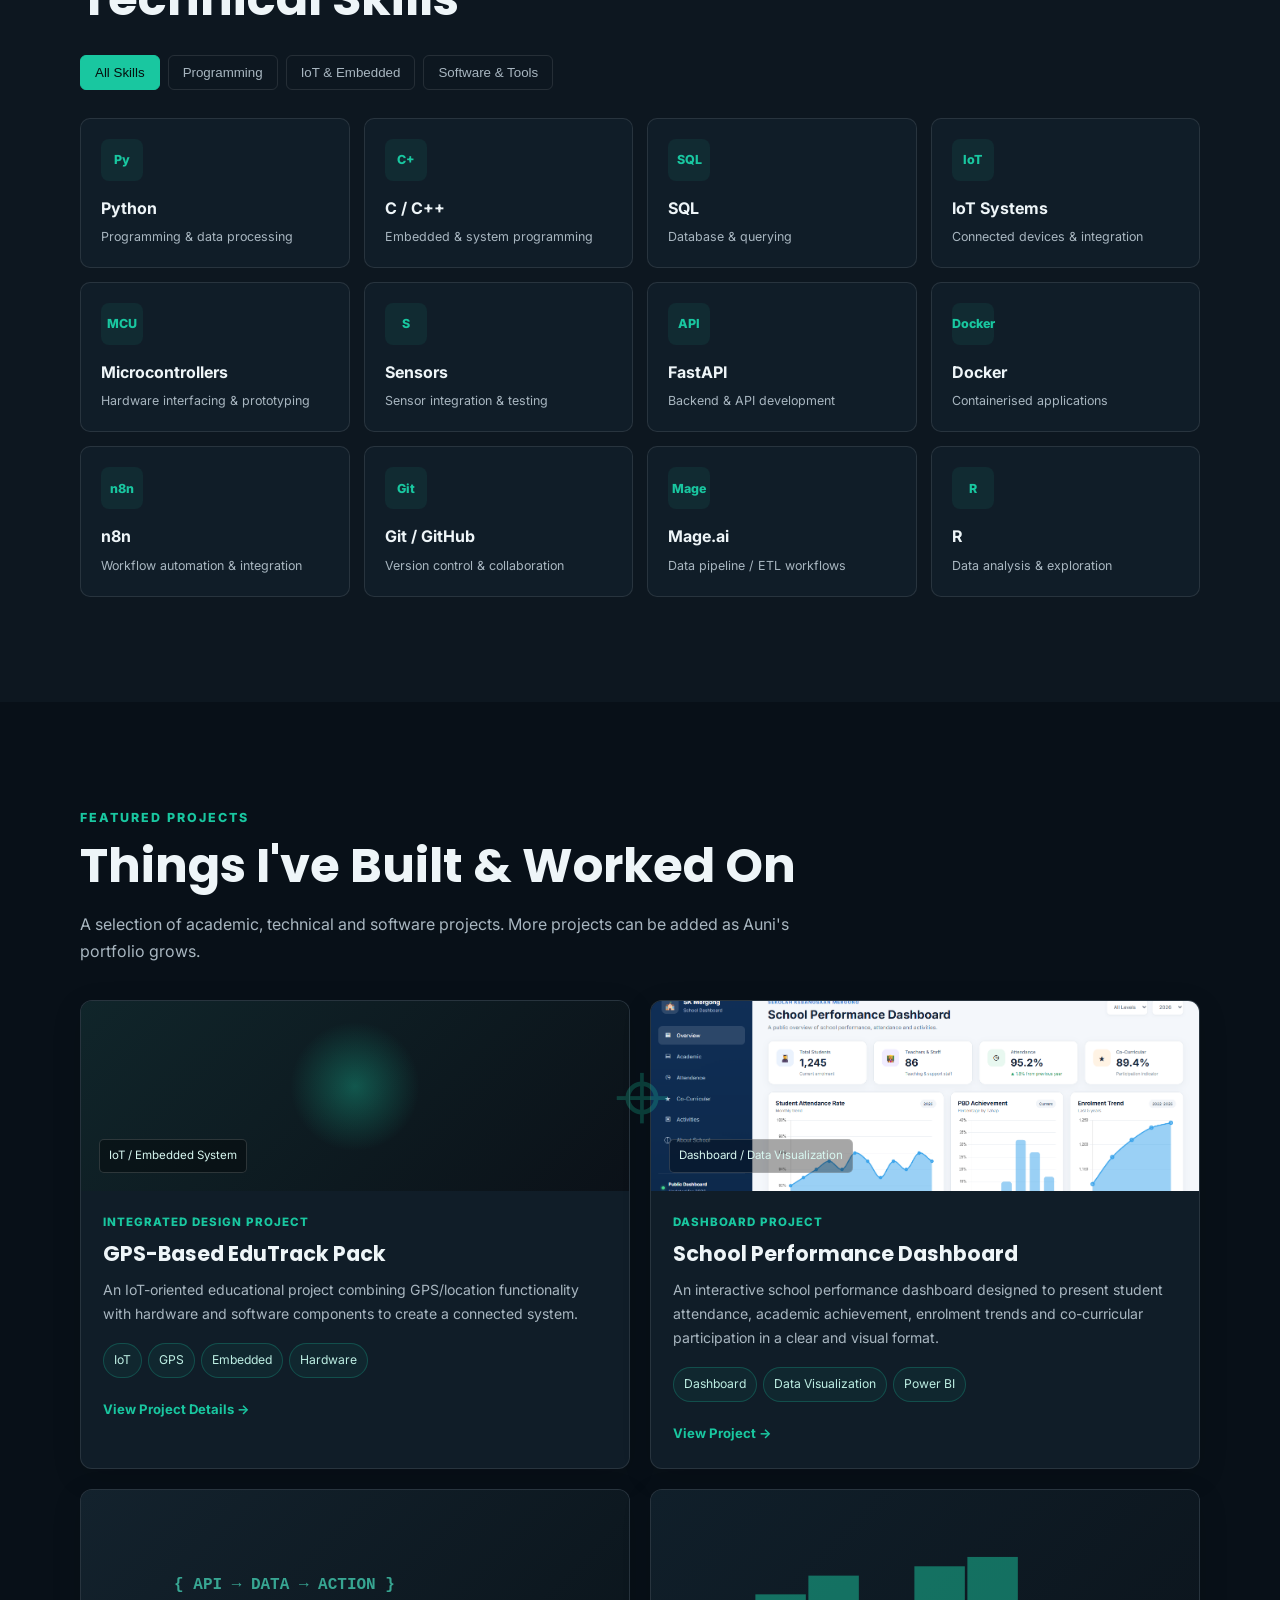
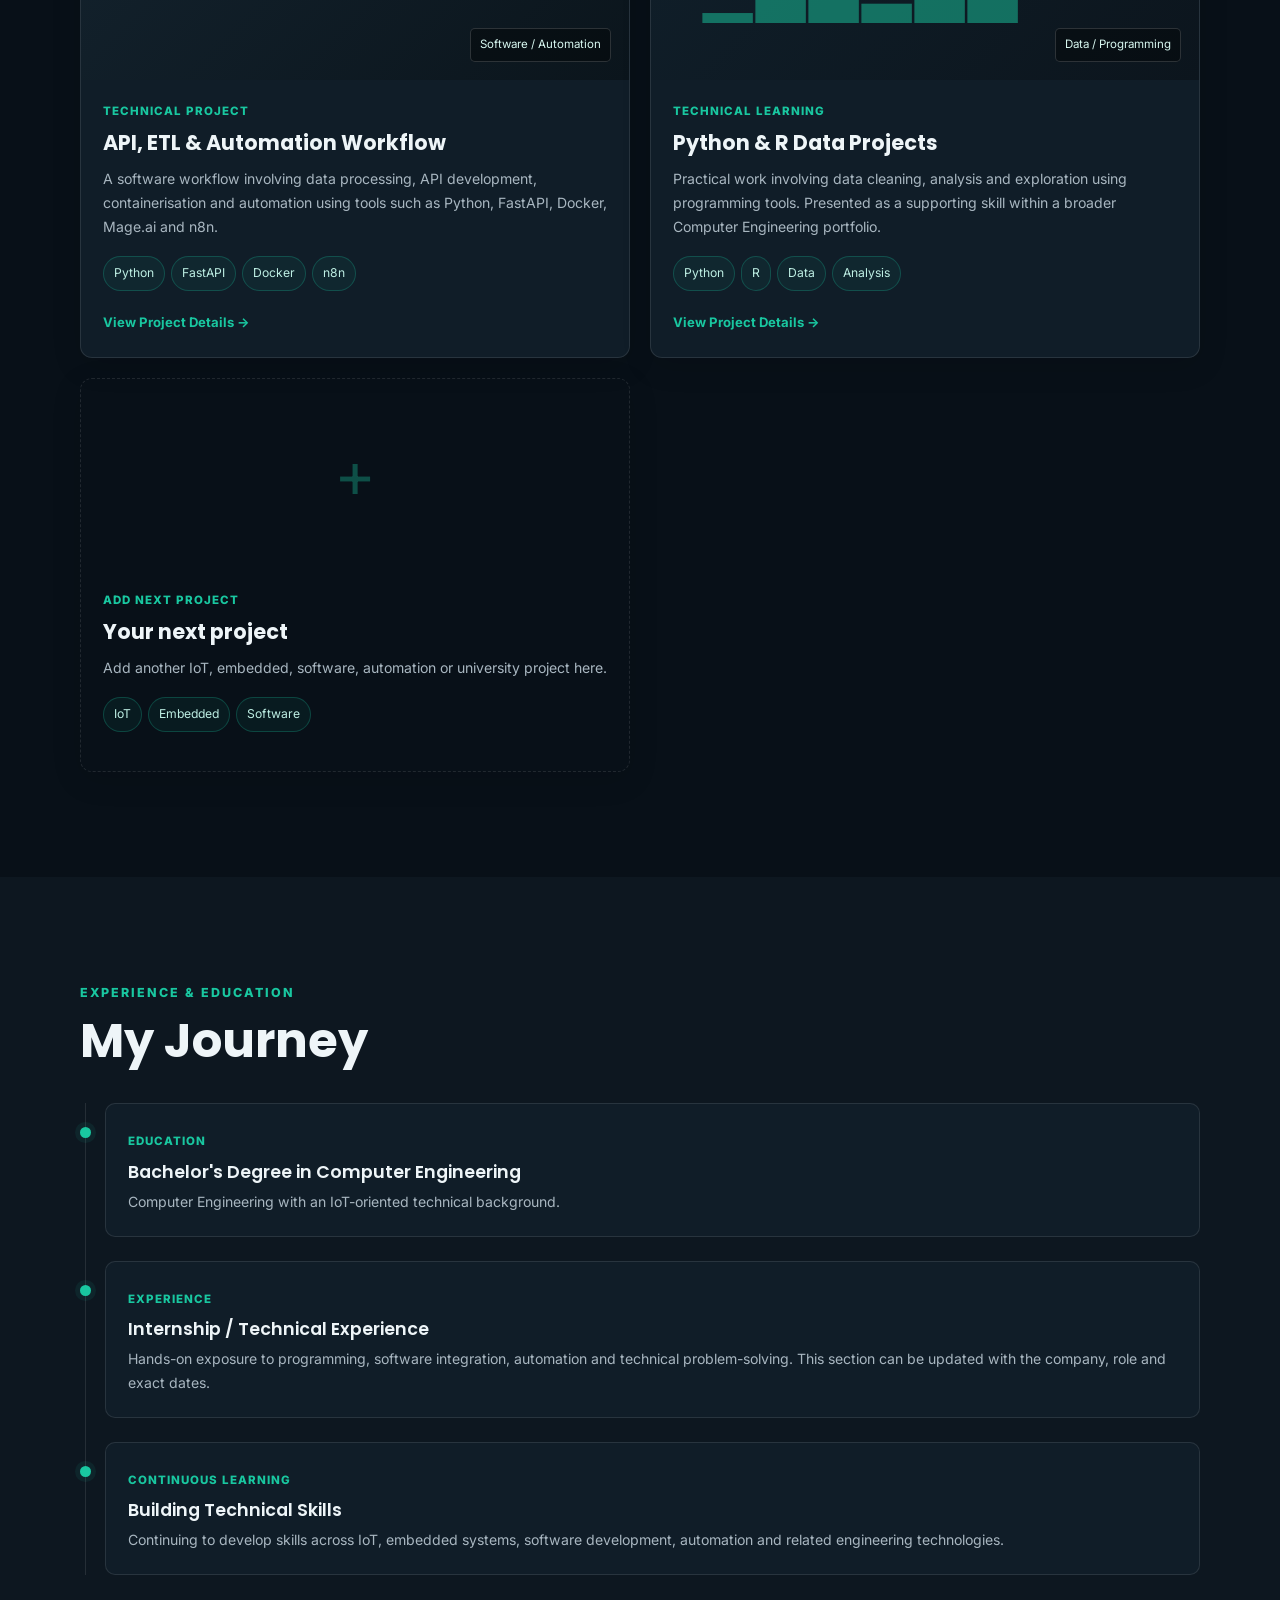
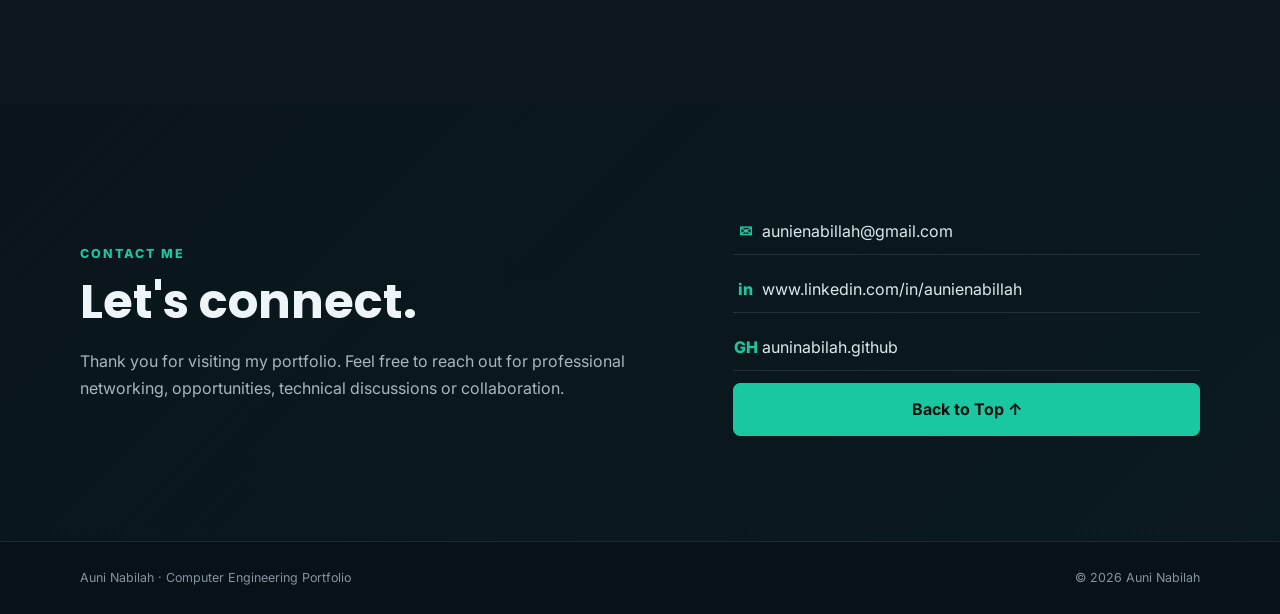
==== commit 41c8fa4b: "Update index.html" ====
--- a/index.html
+++ b/index.html
@@ -40,8 +40,8 @@
         </div>
         <div class="socials">
           <a href="mailto:auninabilah@gmail.com" aria-label="Email">✉</a>
-          <a href="#" aria-label="LinkedIn">in</a>
-          <a href="#" aria-label="GitHub">GH</a>
+          <a href="https://www.linkedin.com/in/aunienabillah/" aria-label="LinkedIn">in</a>
+          <a href="https://github.com/auninabilah" aria-label="GitHub">GH</a>
         </div>
       </div>
 
@@ -143,6 +143,34 @@
               <a class="project-link" href="#contact">View Project Details →</a>
             </div>
           </article>
+          <article class="project-card">
+  <div class="project-image" style="background-image: url('school-performance-dashboard.png');">
+    <span>Dashboard / Data Visualization</span>
+  </div>
+
+  <div class="project-body">
+    <div class="project-meta">Dashboard Project</div>
+
+    <h3>School Performance Dashboard</h3>
+
+    <p>
+      An interactive school performance dashboard designed to present student attendance, academic achievement, 
+      enrolment trends and co-curricular participation in a clear and visual format.
+    </p>
+
+    <div class="tags">
+      <span>Dashboard</span>
+      <span>Data Visualization</span>
+      <span>Power BI</span>
+    </div>
+
+    <a class="project-link"
+       href="school-performance-dashboard.png"
+       target="_blank">
+       View Project →
+    </a>
+  </div>
+</article>
 
           <article class="project-card">
             <div class="project-image project-api"><span>Software / Automation</span></div>
